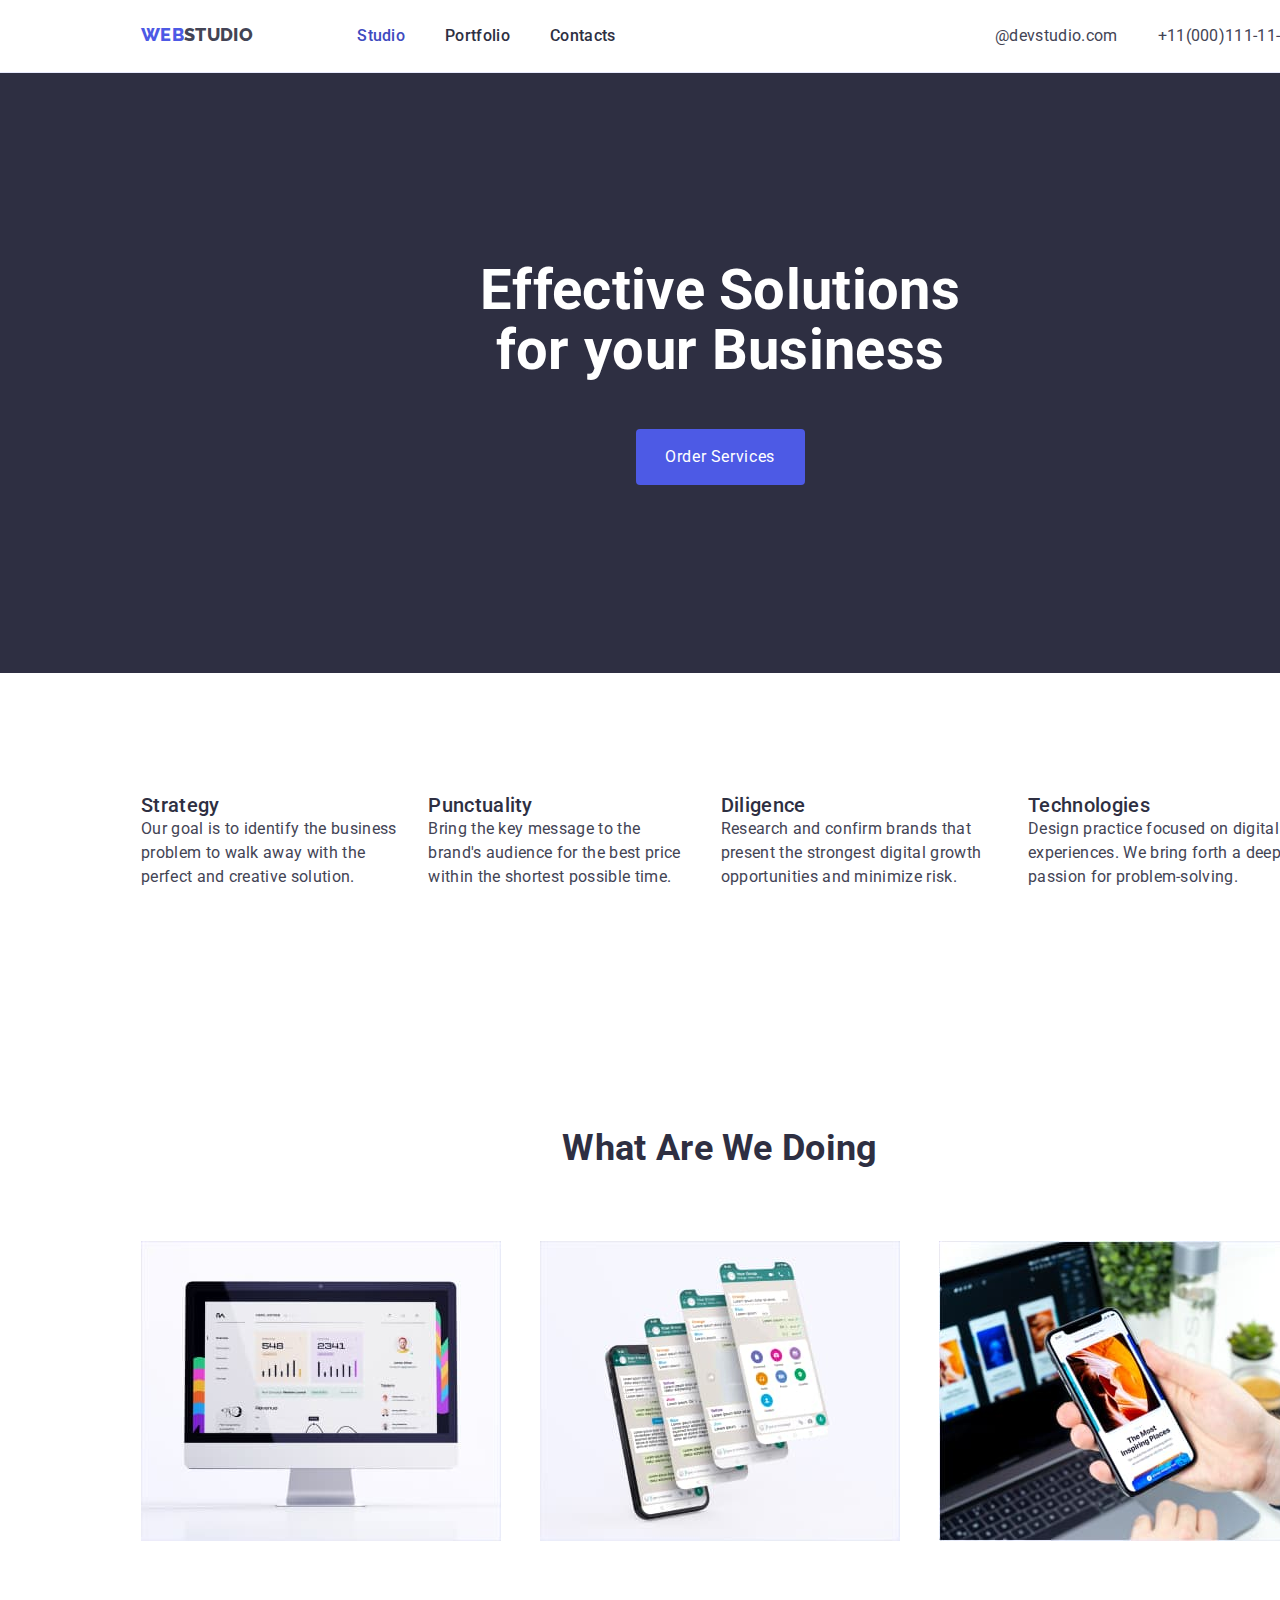
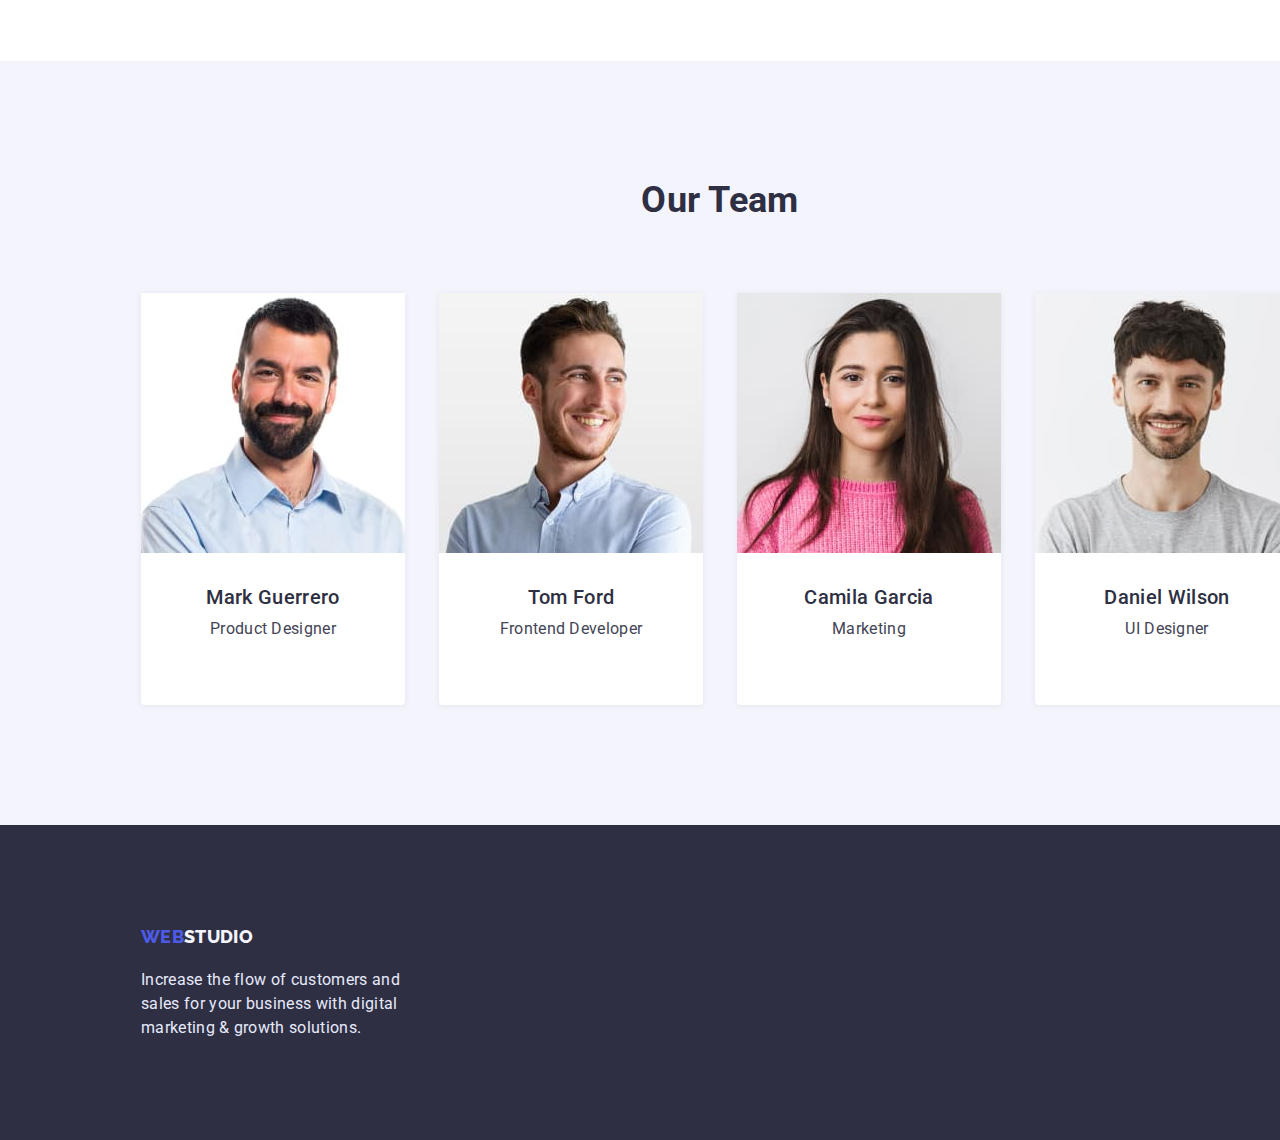
==== index.html @ 2a3bdf1f "update" ====
<!DOCTYPE html>
<html lang="en">
  <head>
    <meta charset="UTF-8" />
    <meta http-equiv="X-UA-Compatible" content="IE=edge" />
    <meta name="viewport" content="width=device-width, initial-scale=1.0" />
    <link
      href="https://fonts.googleapis.com/css2?family=Raleway:wght@800&family=Roboto:wght@100;300;400;500;700;900&display=swap"
      rel="stylesheet"
    />
    <link rel="stylesheet" href="./styles/modern-normalize.css">
    <link href="./styles/styles.css" rel="stylesheet" />
    <title>Document</title>
  </head>
  <body>
    <div class="head-container">
    <header class="headnav">
      <div class="header-container">
      <nav class="navigation">
        <a href="./index.html" class="headlogo"
          >WEB<span class="spanlogo">STUDIO</span></a
        >

        <ul class="list-nav">
          <li class="list-item"><a href="./index.html" class="navlisthyperlink active">Studio</a></li>
          <li class="list-item">
            <a href="./portfolio.html" class="navlisthyperlink">Portfolio</a>
          </li>
          <li class="list-item"><a href="" class="navlisthyperlink">Contacts</a></li>
        </ul>

      </nav>
      <address class="address-list">
        <ul class="list-contact">
          <li  class="list-item">
            <a href="mailto:@devstudio.com" class="contacts"> @devstudio.com</a>
          </li>
          <li  class="list-item">
            <a href="tel:+11(000)111-11-11" class="contacts">
              +11(000)111-11-11</a
            >
          </li>
        </ul>
      </address>
    </div>
    </header>
    <main>
      <section class="section hero" >
        <div class="conteiner">
        <h1 class="business-title">Effective Solutions for your Business</h1>
        <button type="button" class="orderbutton">Order Services</button>
        </div>
      </section>
      <section class="section">
        <div class="conteiner">
        <h2 class="hidden">Need so need or Futures</h2>
        <ul class="list-futures">
          <li class="futures-block">
            <h3 class="futures-title">Strategy</h3>
            <p class="futures-text">Our goal is to identify the business problem to walk away with the
            perfect and creative solution.</p>
          </li>
          <li class="futures-block">
            <h3 class="futures-title">Punctuality</h3>
            <p class="futures-text">Bring the key message to the brand's audience for the best price
            within the shortest possible time.</p>
          </li>
          <li class="futures-block">
            <h3 class="futures-title">Diligence</h3>
            <p class="futures-text">Research and confirm brands that present the strongest digital
            growth opportunities and minimize risk.</p>
          </li>
          <li class="futures-block">
            <h3 class="futures-title">Technologies</h3>
            <p class="futures-text">Design practice focused on digital experiences. We bring forth a
            deep passion for problem-solving.</p>
          </li>
        </ul>
      </div>
      </section>
      <section class="section">
        <h2 class="section-title">What are we doing</h2>
        <div class="conteiner">
        <ul class="list-work">
          <li class="list-photo">
            <img
              src="./images/notebook.jpg"
              alt="Notebook download wait please"
              width="360"
              height="300"
            >
          </li>

          <li class="list-photo">
            <img
              src="./images/smartphone.jpg"
              alt="Smartphone download wait please"
              width="360"
              height="300"
            >
          </li>

          <li class="list-photo">
            <img
              src="./images/notebookandsmartphone.jpg"
              alt="Notebook and smartphone download wait please"
              width="360"
              height="300"
            >
          </li>
        </ul>
      </div>
      </section>
      <section class="section">
        <div class="conteiner">
        <h2 class="team-title">Our Team</h2>
        <ul class="list list-personal">
          <li class="personal">
            <img
              src="./images/markguerrero.jpg"
              alt="download photo Mark Guerrero"
              width="264"
              height="260"
            >
            <div class="team-description"><h3 class="team-name">Mark Guerrero</h3>
            <p class="team-position">Product Designer</p>
          </div>
          </li>
          <li class="personal">
            <img
              src="./images/tomford.jpg"
              alt="download photo Tom Ford"
              width="264"
              height="260"
            >
            <div class="team-description"><h3 class="team-name">Tom Ford</h3>
            <p class="team-position">Frontend Developer</p>
          </div>
          </li>
          <li class="personal">
            <img
              src="./images/camilagarcia.jpg"
              alt="download photo Camila Garcia"
              width="264"
              height="260"
            >
            <div class="team-description"><h3 class="team-name">Camila Garcia</h3>
            <p class="team-position">Marketing</p>
          </div>
          </li>
          <li class="personal">
            <img
              src="./images/danielwilson.jpg"
              alt="download photo Daniel Wilson"
              width="264"
              height="260"
            >
            <div class="team-description"><h3 class="team-name">Daniel Wilson</h3>
            <p class="team-position">UI Designer</p>
          </div>
          </li>
        </ul>
      </div>
      </section>
    </main>
    <footer class="footer">
      <div class="conteiner">
      <a href="./index.html" class="footerlogo"
        >Web<span class="footer-color-white">Studio</span></a
      >
      <p class="footertext">
        Increase the flow of customers and sales for your business with digital
        marketing & growth solutions.
      </p>
      </div>
    </footer>
  </body>
</div>
</html>
---- styles/styles.css ----
:root {
    --maincolor:#2E2F42;
    --headercolor:#434455;
    --lightbackgroudcolor:#F4F4FD;
    --linkscolor:#4D5AE5;
    --background: #fff;
    --footertext: #E7E9FC;
    --hoverlink: #404BBF;
}

ul{
    padding: 0;
    margin: 0;
}

li{
    padding: 0;
    margin: 0;
}

p,a {
    padding: 0;
    margin: 0;
}

h1,h2,h3,h4,h5,h6 {
    margin: 0;
    padding: 0;
}
img {
    display: block;
    max-width: 100%;
}

button {
    border:none
}

body {
font-family: 'Roboto';
font-size: 16px;
line-height: 1.5;
color: var(--maincolor);
background-color: var(--background);
letter-spacing: 0.02em;
}

.head-container {
    width: 1440px;
    margin: 0 auto;
}

.conteiner{
    max-width: 1158px;
    margin: 0 auto;
    box-sizing: border-box;

    
}

.header-container {
    max-width: 1158px;
    box-sizing: border-box;
    display: flex;
    margin: 0 auto;
    justify-content: space-between;

}

.section{
    margin: 0 auto;
    padding: 120px 0 120px 0;
}

.list {
    list-style: none;
    display: inline-flex;
}

.headnav {
    border-bottom: 1px solid var(--footertext);
    margin: auto;

}

.headlogo {
    font-family: 'Raleway';
    font-style: normal;
    font-weight: 800;
    font-size: 18px;
    line-height: 1.33;
    color: var(--linkscolor);
    text-decoration: none;
    text-transform: uppercase;
}

.spanlogo {
    color: var(--headercolor);
}

.navlisthyperlink {
    text-decoration: none;
    font-weight: 500;
    color: var(--maincolor);

}

.list-nav{
    display: inline-flex;
    list-style: none;
    padding: 24px 0 24px 60px;
}

.list-item {
    margin-left: 40px;
}

.active {
    color: var(--hoverlink)
}

.navlisthyperlink:hover, .navlisthyperlink:focus {
    color: var(--hoverlink);
}
.address-list {
    margin: 24px 0 24px 0;
    text-align: right;
}

.list-contact{
    display: inline-flex;
    list-style: none;
}

.contacts {
text-decoration: none;
color: var(--headercolor);
font-style: normal;
}

.contacts:hover {
    color: var(--hoverlink);
}

.hero{
    background-color: var(--maincolor);
    padding-top: 188px;
    padding-bottom: 188px;
}

.business-title {
    color: var(--background);
font-size: 56px;
line-height: 1.07;
margin: 0 auto 48px;
max-width: 496px;
text-align: center;
}

.orderbutton {
    background-color: var(--linkscolor);
    color: var(--background);
    cursor:pointer;
width: 169px;
height: 56px;
margin: 0 auto;
display: block;
border-radius: 4px;
letter-spacing: 0.04em;
line-height: 24px;
}

.orderbutton:hover, .orderbutton:focus {
    background-color: var(--hoverlink);
}

.hidden {
        position: absolute;
        width: 1px;
        height: 1px;
        margin: -1px;
        border: 0;
        padding: 0;
        white-space: nowrap;
        clip-path: inset(100%);
        clip: rect(0 0 0 0);
        overflow: hidden;
}


.list-futures {
    list-style: none;
    display: inline-flex;
    justify-content: center;
}

.futures-title{
    font-size: 20px;
    line-height: 1.2;
    font-weight: 500;
    justify-content: center;
    gap:24px;   
}

.futures-text {
    color: var(--headercolor);
    display: flex;
    gap:24px;
    flex-wrap: wrap;
    justify-content: space-around;
}
.list-futures {
    display: flex;
    justify-content: space-around;
    gap:24px;   
}

.section:last-child {
    background-color: var(--lightbackgroudcolor);
}

.section-title {
font-size: 36px;
line-height: 1.11;
text-transform: capitalize;
text-align: center;
margin-bottom: 72px;
}

.section-work {
    padding: 0 0 120px;
}

.section-team{
    background-color: var(--lightbackgroudcolor);
    padding-bottom: 120px;
}

.list-work{
    list-style: none;
    display: flex;
    gap:24px;
    flex-wrap: wrap;
    justify-content: space-between;
}

.list-photo {
    justify-content: center;
    display: flex;
    gap:24px;
    flex-wrap: wrap;
}

.list-personal {
    display: flex;
    gap:24px;
    flex-wrap: wrap;
    justify-content: space-between;
}

.personal {
    justify-content: center;
    background: #FFFFFF;
box-shadow: 0px 1px 6px rgba(46, 47, 66, 0.08);
border-radius: 0px 0px 4px 4px;

}

.team-description {
    padding: 32px 16px;
}

.team-title{
    font-size: 36px;
line-height: 1.11;
text-transform: capitalize;
text-align: center;
margin-bottom: 72px;
}

.team-name {
    font-size: 20px;
    line-height: 1.2;
    font-weight: 500;
    text-align: center;
}
.team-position {
    color: var(--headercolor);
    text-align: center;
    padding-bottom: 32px;
    margin-top: 8px;
}

.footer {
    background-color: var(--maincolor);
    height: auto;
    padding: 100px 0 100px 0;

}

.footerlogo {font-family: 'Raleway';
    font-style: normal;
    font-weight: 800;
    font-size: 18px;
    line-height: 1.33;
    color: var(--linkscolor);
    text-decoration: none;
    text-transform: uppercase; 
}

.footer-color-white{
    color:var(--lightbackgroudcolor)

}
.footertext {
    color: var(--footertext);
    max-width: 262px;
    padding-top: 18px; 
    
}


/*Portfolio*/

.portfolio {
    padding-top: 96px;
}


.list-button {
    list-style: none;
    display: flex;
    justify-content: center;
    margin-bottom: 72px;
}
.button-apps-btn {
    margin-left:24px;
    
}

.portfoliobutton {
    background: var(--lightbackgroudcolor);
    border: none;
    letter-spacing: 0.04em;
    cursor: pointer;
    display: flex;
flex-direction: row;
justify-content: center;
align-items: center;
padding: 12px 24px;
background: var(--lightbackgroudcolor);
border: 1px solid var(--footertext);
border-radius: 4px;
flex: none;
order: 2;
flex-grow: 0;
color: var(--linkscolor);
font-weight: 500;
}
.portfoliobutton:hover, .portfoliobutton:focus {
    background-color: var(--linkscolor);
    color: var(--background);
}

.portfolio-title {
    font-size: 20px;
line-height: 1.2;
color: var(--maincolor);
font-weight: 500;
padding-bottom: 8px;
margin: 0;
}

.portfolio-text {
    color: var(--headercolor);
}

.apps-list {
    list-style: none;
    display: inline-flex;
    flex-wrap: wrap;
    margin: 0 auto;
    justify-content: space-between;
    gap: 24px;

}
.apps-post{
    margin-bottom: 48px;
}
.apps-post:last-of-type {
    margin-bottom: 120px;
}

.apps-description {
    border-bottom: 1px solid var(--footertext);
    border-left: 1px solid var(--footertext);
    border-right: 1px solid var(--footertext);
    padding-left: 16px;
    padding-bottom:32px ;
    padding-top: 32px;


}
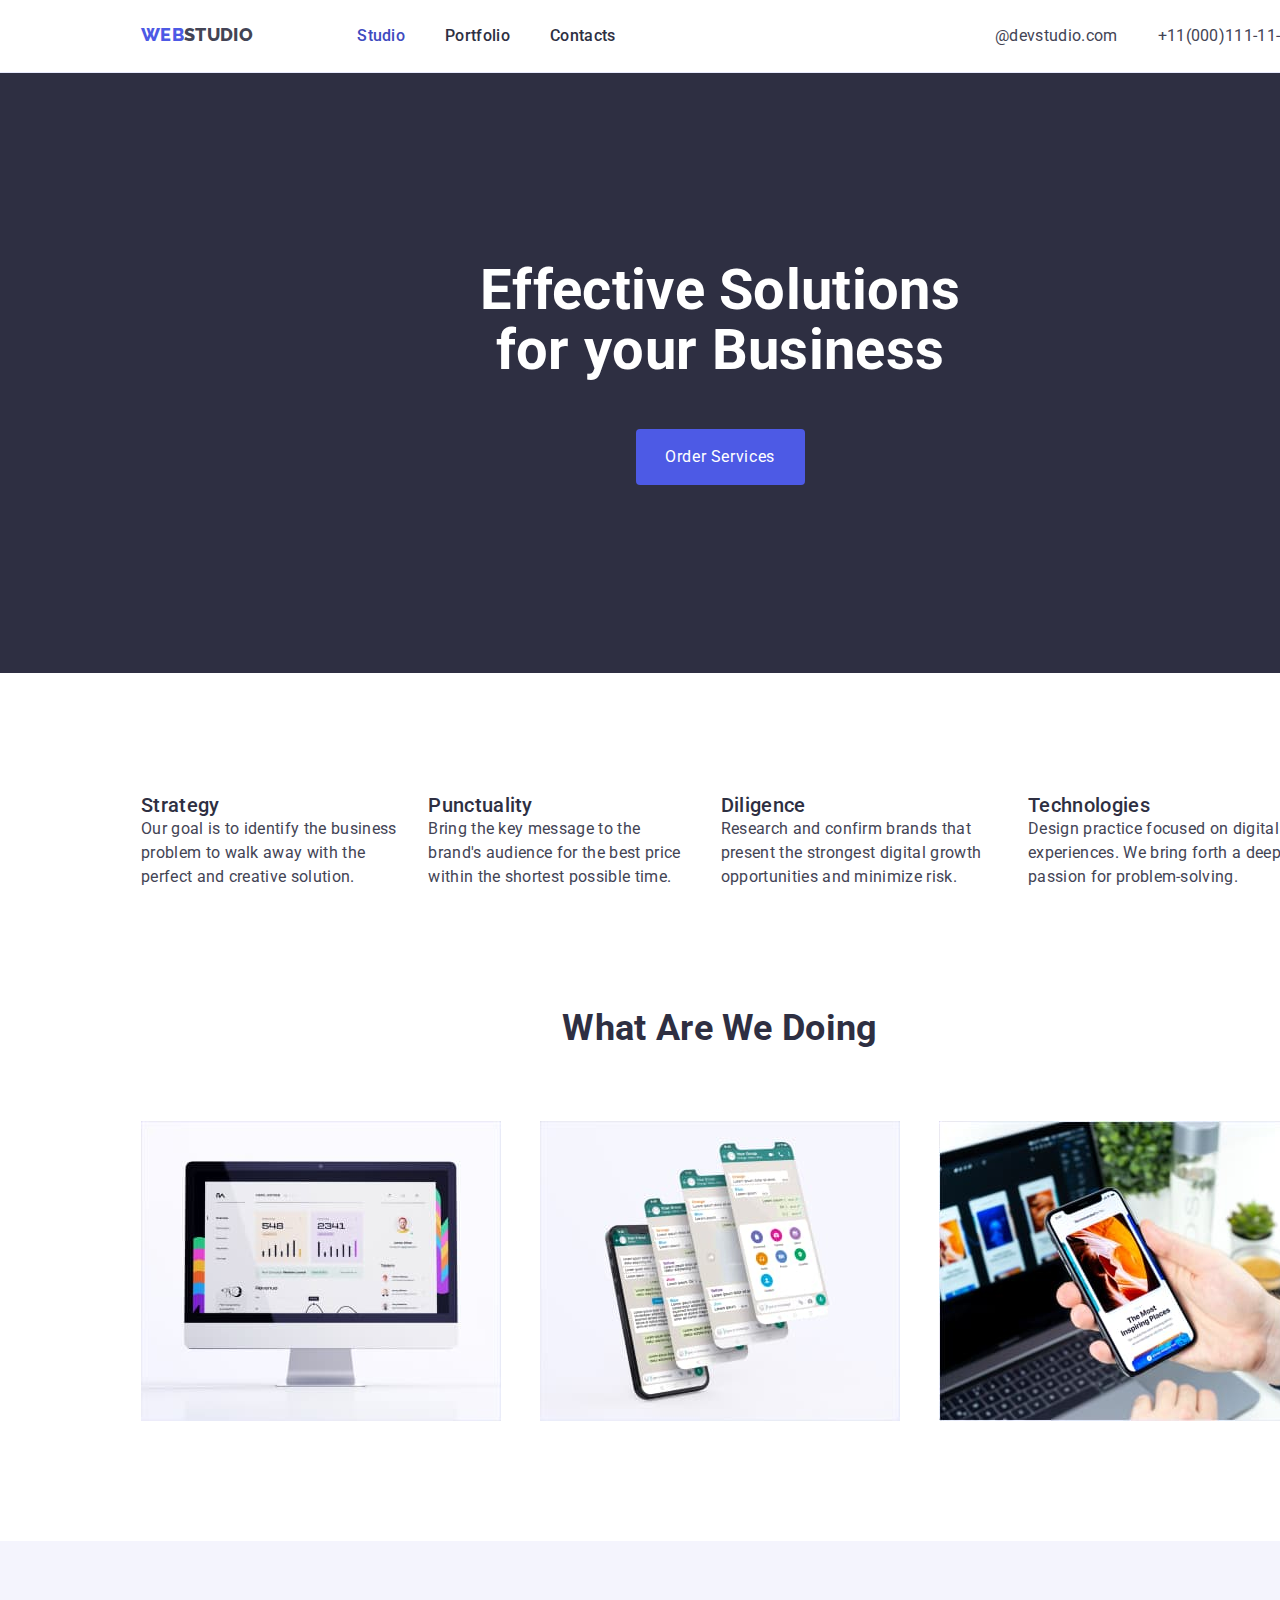
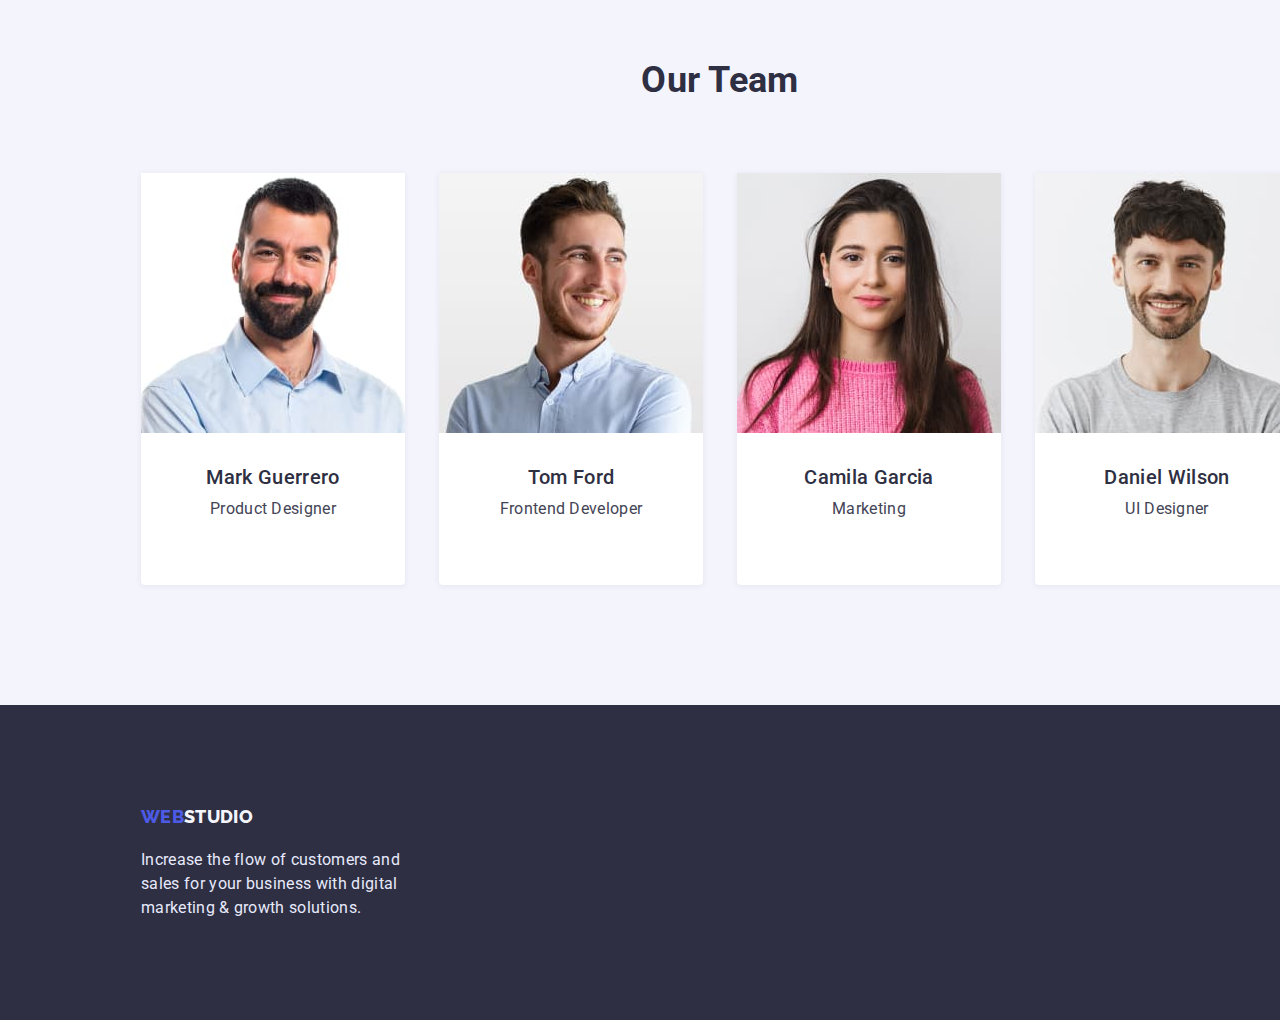
==== commit c59098d8: "update" ====
--- a/index.html
+++ b/index.html
@@ -51,7 +51,7 @@
         <button type="button" class="orderbutton">Order Services</button>
         </div>
       </section>
-      <section class="section">
+      <section class="section futures">
         <div class="conteiner">
         <h2 class="hidden">Need so need or Futures</h2>
         <ul class="list-futures">
@@ -174,6 +174,6 @@
       </p>
       </div>
     </footer>
+  </div>
   </body>
-</div>
 </html>
--- a/styles/styles.css
+++ b/styles/styles.css
@@ -102,6 +102,7 @@
     text-decoration: none;
     font-weight: 500;
     color: var(--maincolor);
+    padding: 24px 0 24px 0;
 
 }
 
@@ -136,6 +137,7 @@
 text-decoration: none;
 color: var(--headercolor);
 font-style: normal;
+padding: 24px 0 24px 0;
 }
 
 .contacts:hover {
@@ -187,6 +189,9 @@
         overflow: hidden;
 }
 
+.futures {
+    padding-bottom: 0;
+}
 
 .list-futures {
     list-style: none;
@@ -284,6 +289,7 @@
     font-weight: 500;
     text-align: center;
 }
+
 .team-position {
     color: var(--headercolor);
     text-align: center;
@@ -312,6 +318,7 @@
     color:var(--lightbackgroudcolor)
 
 }
+
 .footertext {
     color: var(--footertext);
     max-width: 262px;
@@ -319,20 +326,19 @@
     
 }
 
-
 /*Portfolio*/
 
 .portfolio {
     padding-top: 96px;
 }
 
-
 .list-button {
     list-style: none;
     display: flex;
     justify-content: center;
     margin-bottom: 72px;
 }
+
 .button-apps-btn {
     margin-left:24px;
     
@@ -357,6 +363,7 @@
 color: var(--linkscolor);
 font-weight: 500;
 }
+
 .portfoliobutton:hover, .portfoliobutton:focus {
     background-color: var(--linkscolor);
     color: var(--background);
@@ -398,6 +405,4 @@
     padding-left: 16px;
     padding-bottom:32px ;
     padding-top: 32px;
-
-
-}
+}
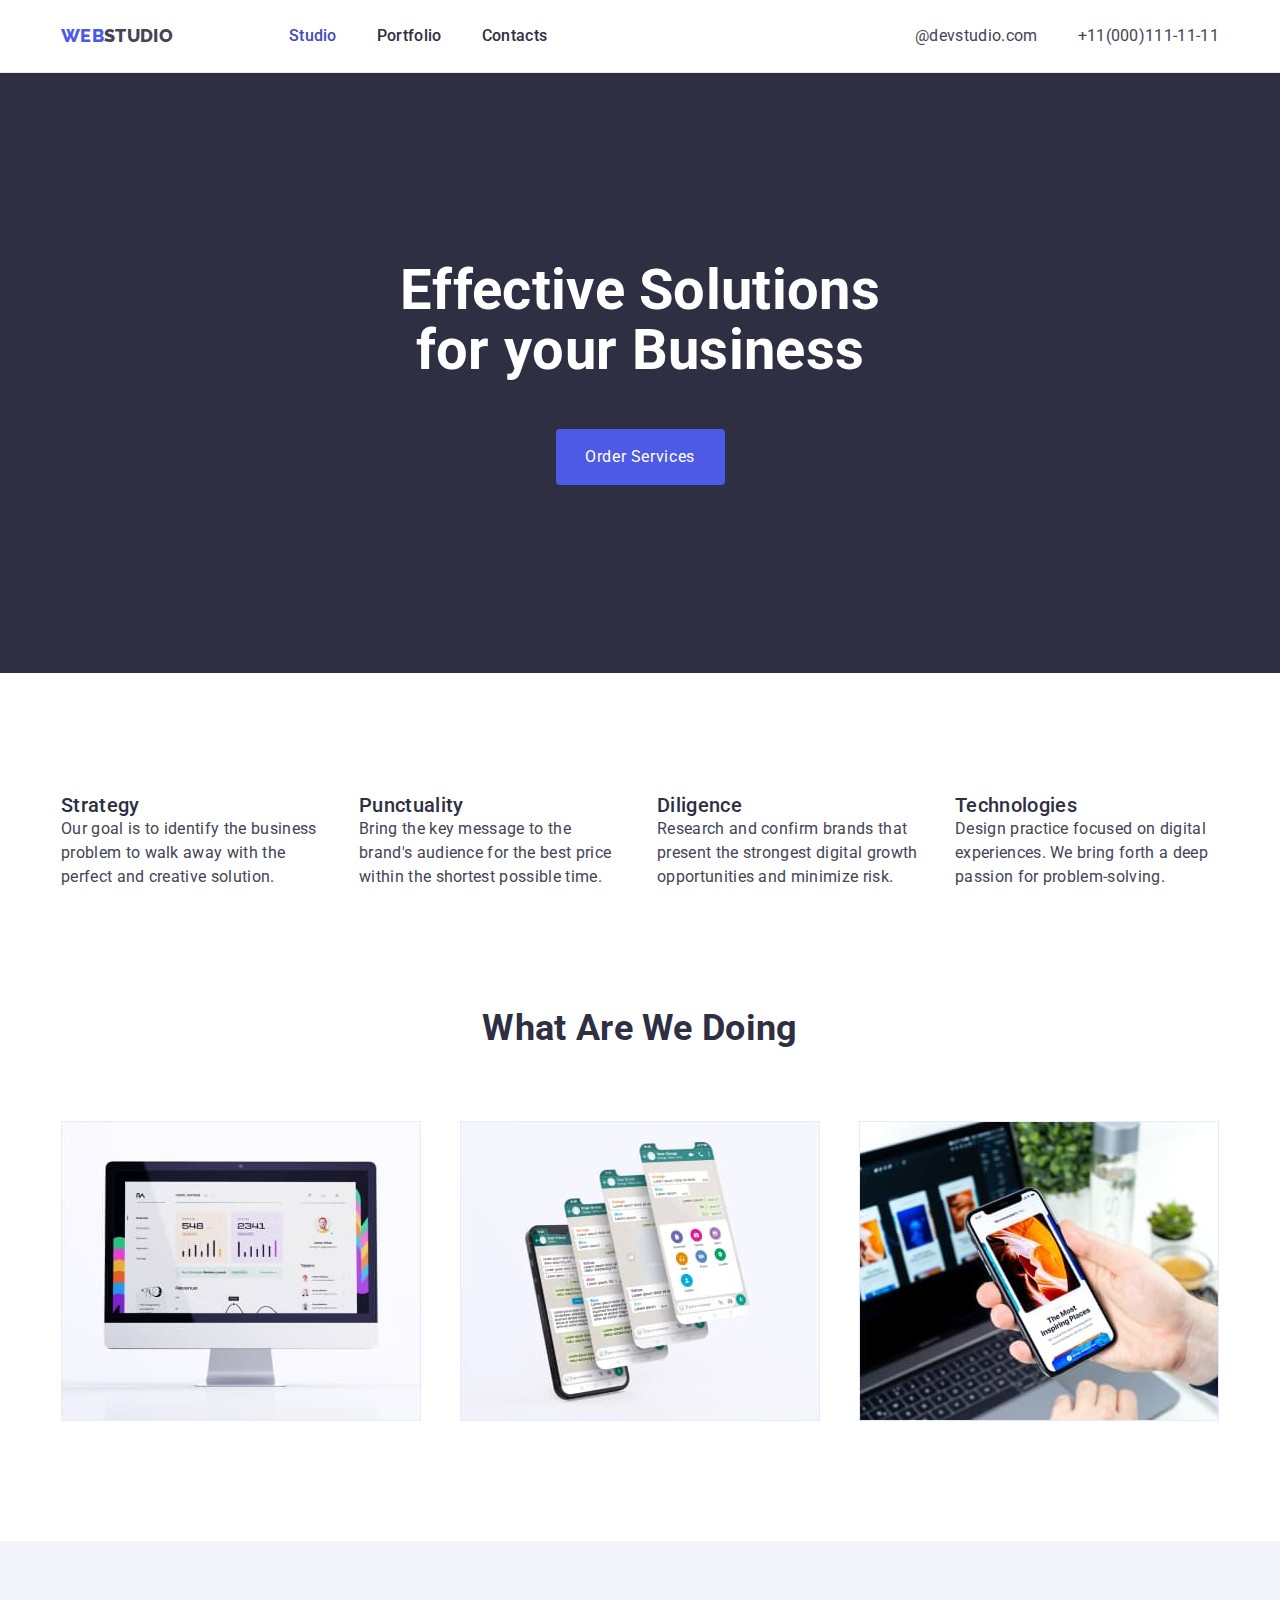
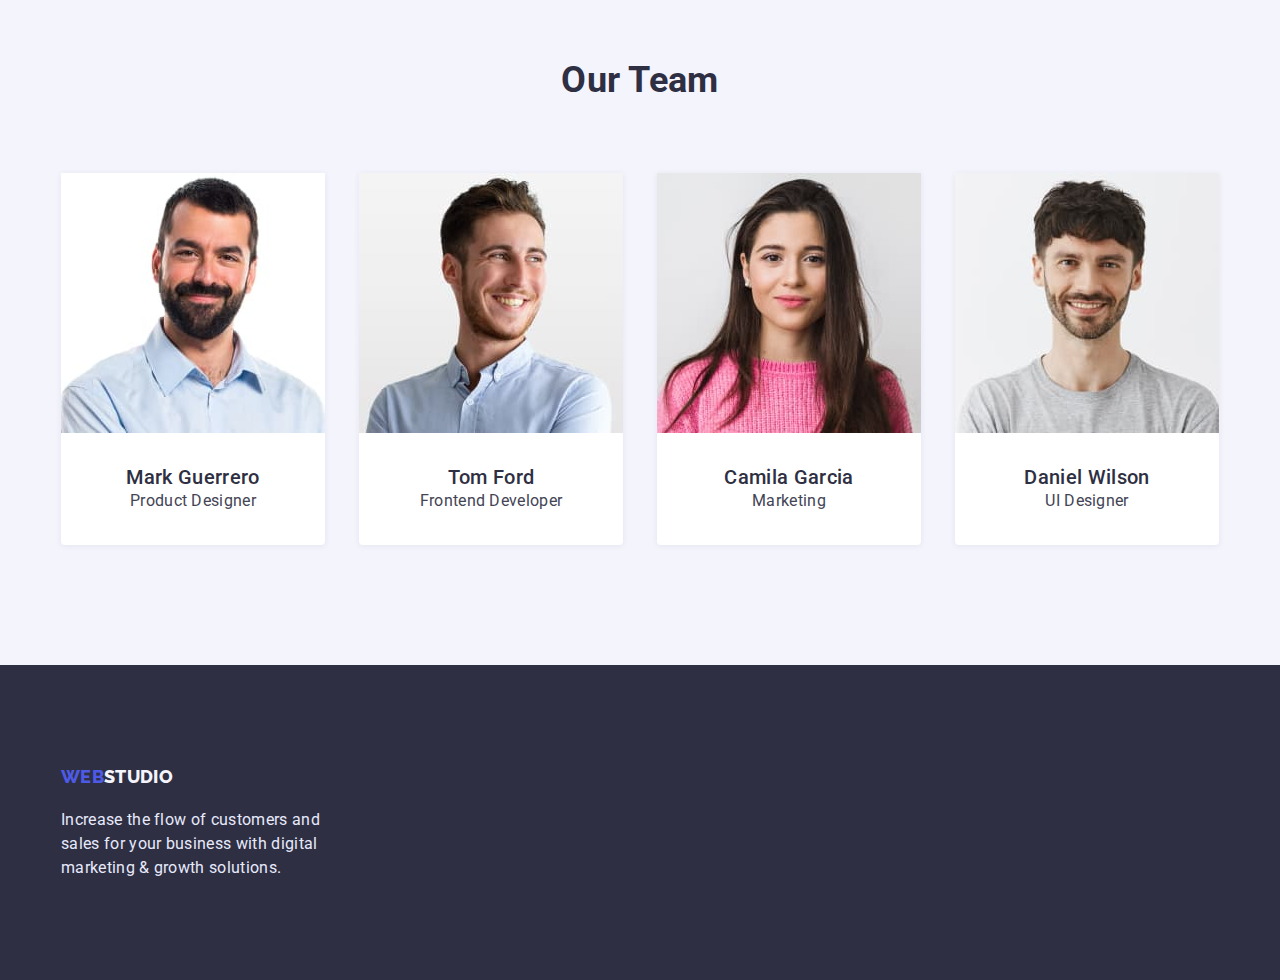
==== commit fc793eca: "update" ====
--- a/index.html
+++ b/index.html
@@ -13,20 +13,19 @@
     <title>Document</title>
   </head>
   <body>
-    <div class="head-container">
-    <header class="headnav">
+    <header class="head-nav">
       <div class="header-container">
       <nav class="navigation">
-        <a href="./index.html" class="headlogo"
-          >WEB<span class="spanlogo">STUDIO</span></a
+        <a href="./index.html" class="head-logo"
+          >WEB<span class="logo-color-black">STUDIO</span></a
         >
 
         <ul class="list-nav">
-          <li class="list-item"><a href="./index.html" class="navlisthyperlink active">Studio</a></li>
+          <li class="list-item"><a href="./index.html" class="nav-list-hyper-link active">Studio</a></li>
           <li class="list-item">
-            <a href="./portfolio.html" class="navlisthyperlink">Portfolio</a>
+            <a href="./portfolio.html" class="nav-list-hyper-link">Portfolio</a>
           </li>
-          <li class="list-item"><a href="" class="navlisthyperlink">Contacts</a></li>
+          <li class="list-item"><a href="" class="nav-list-hyper-link">Contacts</a></li>
         </ul>
 
       </nav>
@@ -48,7 +47,7 @@
       <section class="section hero" >
         <div class="conteiner">
         <h1 class="business-title">Effective Solutions for your Business</h1>
-        <button type="button" class="orderbutton">Order Services</button>
+        <button type="button" class="order-button">Order Services</button>
         </div>
       </section>
       <section class="section futures">
@@ -165,15 +164,15 @@
     </main>
     <footer class="footer">
       <div class="conteiner">
-      <a href="./index.html" class="footerlogo"
+      <a href="./index.html" class="footer-logo"
         >Web<span class="footer-color-white">Studio</span></a
       >
-      <p class="footertext">
+      <p class="footer-text">
         Increase the flow of customers and sales for your business with digital
         marketing & growth solutions.
       </p>
       </div>
     </footer>
-  </div>
+
   </body>
 </html>
--- a/styles/styles.css
+++ b/styles/styles.css
@@ -77,13 +77,18 @@
     display: inline-flex;
 }
 
-.headnav {
+.navigation {
+    display: flex;
+    text-align: center;
+}
+
+.head-nav {
     border-bottom: 1px solid var(--footertext);
     margin: auto;
 
 }
 
-.headlogo {
+.head-logo {
     font-family: 'Raleway';
     font-style: normal;
     font-weight: 800;
@@ -92,39 +97,41 @@
     color: var(--linkscolor);
     text-decoration: none;
     text-transform: uppercase;
-}
-
-.spanlogo {
+    padding-top: 24px;
+    padding-bottom: 24px;
+    margin-right: 76px;
+}
+
+.logo-color-black {
     color: var(--headercolor);
 }
 
-.navlisthyperlink {
+.nav-list-hyper-link {
     text-decoration: none;
     font-weight: 500;
     color: var(--maincolor);
     padding: 24px 0 24px 0;
+    display: block;
 
 }
 
 .list-nav{
     display: inline-flex;
     list-style: none;
-    padding: 24px 0 24px 60px;
-}
-
-.list-item {
-    margin-left: 40px;
 }
 
 .active {
     color: var(--hoverlink)
 }
 
-.navlisthyperlink:hover, .navlisthyperlink:focus {
+.list-item {
+    padding-left: 40px ;
+}
+
+.nav-list-hyper-link:hover, .nav-list-hyper-link:focus {
     color: var(--hoverlink);
 }
 .address-list {
-    margin: 24px 0 24px 0;
     text-align: right;
 }
 
@@ -138,9 +145,10 @@
 color: var(--headercolor);
 font-style: normal;
 padding: 24px 0 24px 0;
-}
-
-.contacts:hover {
+display: block;
+}
+
+.contacts:hover, .contacts:focus {
     color: var(--hoverlink);
 }
 
@@ -159,7 +167,7 @@
 text-align: center;
 }
 
-.orderbutton {
+.order-button {
     background-color: var(--linkscolor);
     color: var(--background);
     cursor:pointer;
@@ -172,7 +180,7 @@
 line-height: 24px;
 }
 
-.orderbutton:hover, .orderbutton:focus {
+.order-button:hover, .order-button:focus {
     background-color: var(--hoverlink);
 }
 
@@ -216,8 +224,12 @@
 }
 .list-futures {
     display: flex;
-    justify-content: space-around;
+    justify-content:space-between;;
     gap:24px;   
+}
+
+.futures-block {
+    width: 264px;
 }
 
 .section:last-child {
@@ -254,6 +266,8 @@
     display: flex;
     gap:24px;
     flex-wrap: wrap;
+    width: 360px;
+
 }
 
 .list-personal {
@@ -293,8 +307,6 @@
 .team-position {
     color: var(--headercolor);
     text-align: center;
-    padding-bottom: 32px;
-    margin-top: 8px;
 }
 
 .footer {
@@ -304,7 +316,7 @@
 
 }
 
-.footerlogo {font-family: 'Raleway';
+.footer-logo {font-family: 'Raleway';
     font-style: normal;
     font-weight: 800;
     font-size: 18px;
@@ -319,7 +331,7 @@
 
 }
 
-.footertext {
+.footer-text {
     color: var(--footertext);
     max-width: 262px;
     padding-top: 18px; 
@@ -337,14 +349,9 @@
     display: flex;
     justify-content: center;
     margin-bottom: 72px;
-}
-
-.button-apps-btn {
-    margin-left:24px;
-    
-}
-
-.portfoliobutton {
+    gap: 24px;
+}
+.portfolio-button {
     background: var(--lightbackgroudcolor);
     border: none;
     letter-spacing: 0.04em;
@@ -357,16 +364,17 @@
 background: var(--lightbackgroudcolor);
 border: 1px solid var(--footertext);
 border-radius: 4px;
-flex: none;
-order: 2;
-flex-grow: 0;
 color: var(--linkscolor);
 font-weight: 500;
 }
 
-.portfoliobutton:hover, .portfoliobutton:focus {
+.portfolio-button:hover, .portfolio-button:focus {
     background-color: var(--linkscolor);
     color: var(--background);
+}
+
+.apps-post {
+    width: 360px;
 }
 
 .portfolio-title {
@@ -388,11 +396,8 @@
     flex-wrap: wrap;
     margin: 0 auto;
     justify-content: space-between;
-    gap: 24px;
-
-}
-.apps-post{
-    margin-bottom: 48px;
+    gap:48px 24px;
+
 }
 .apps-post:last-of-type {
     margin-bottom: 120px;
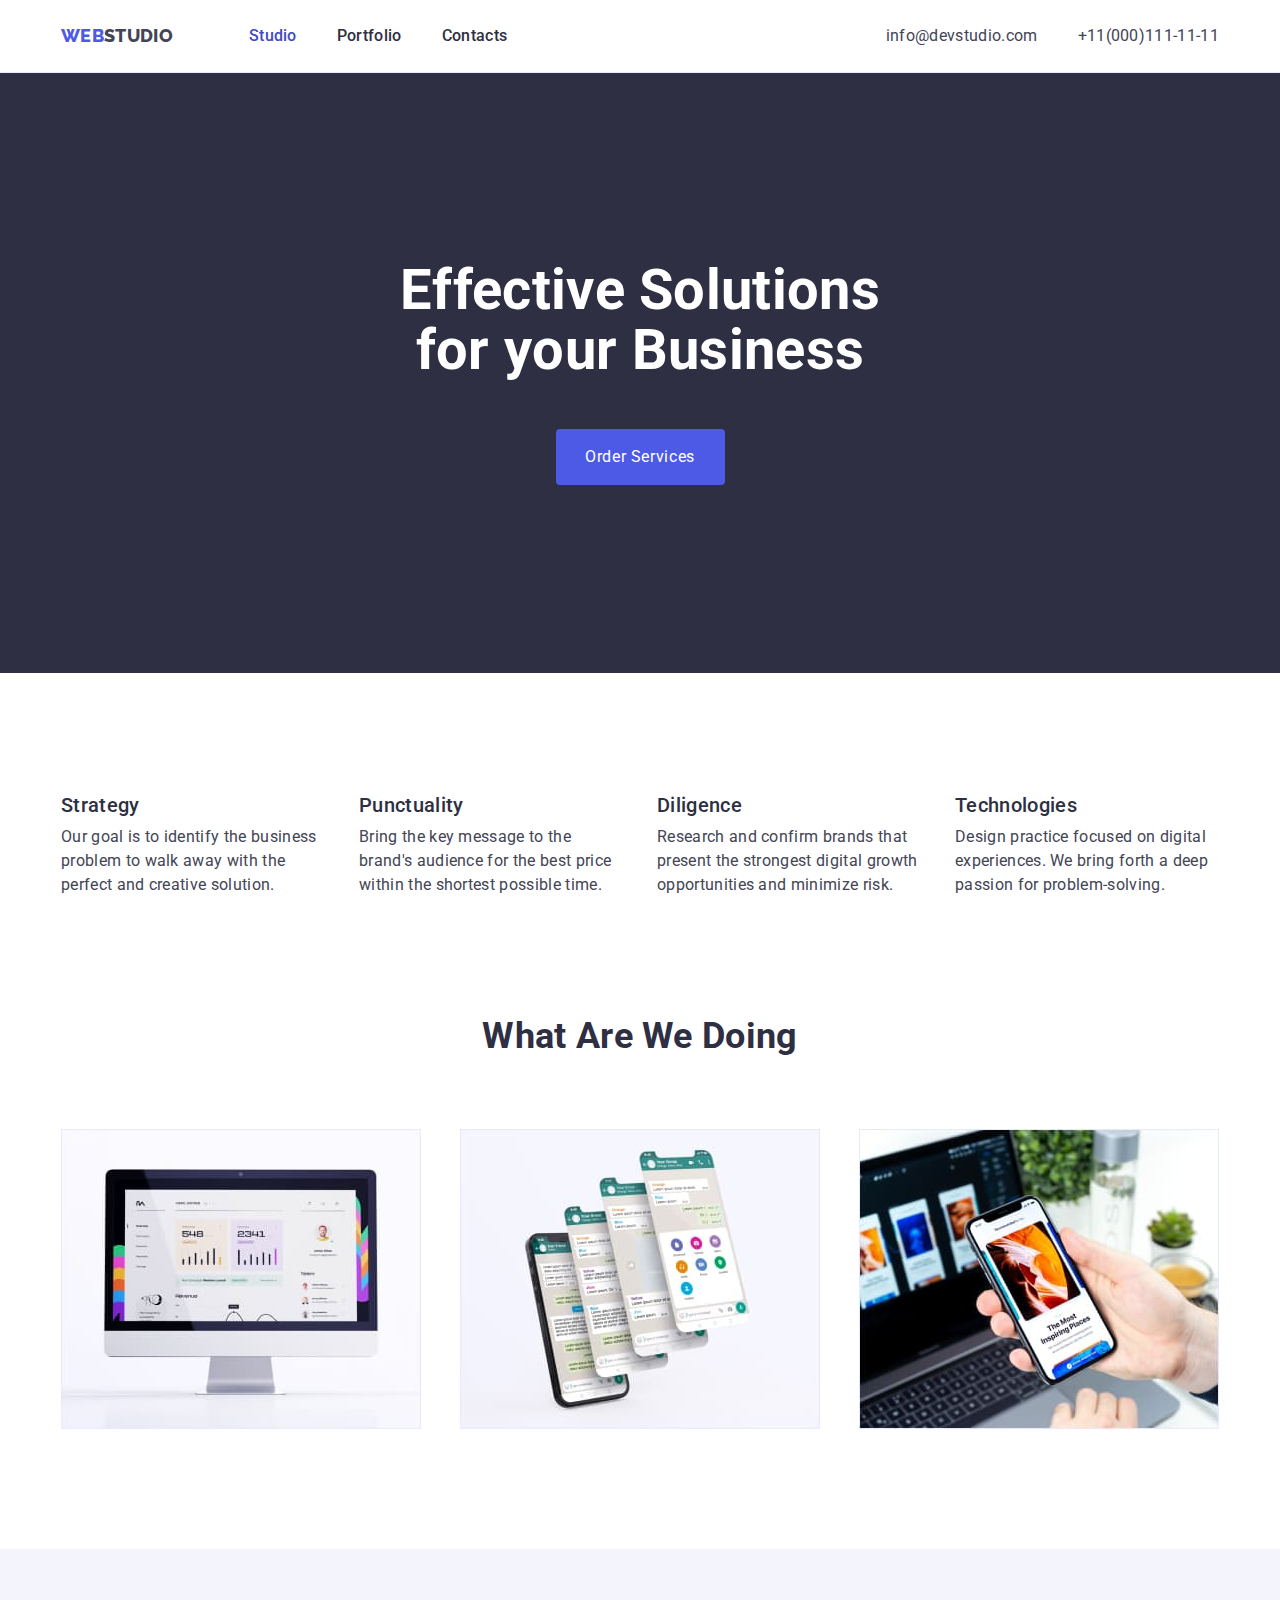
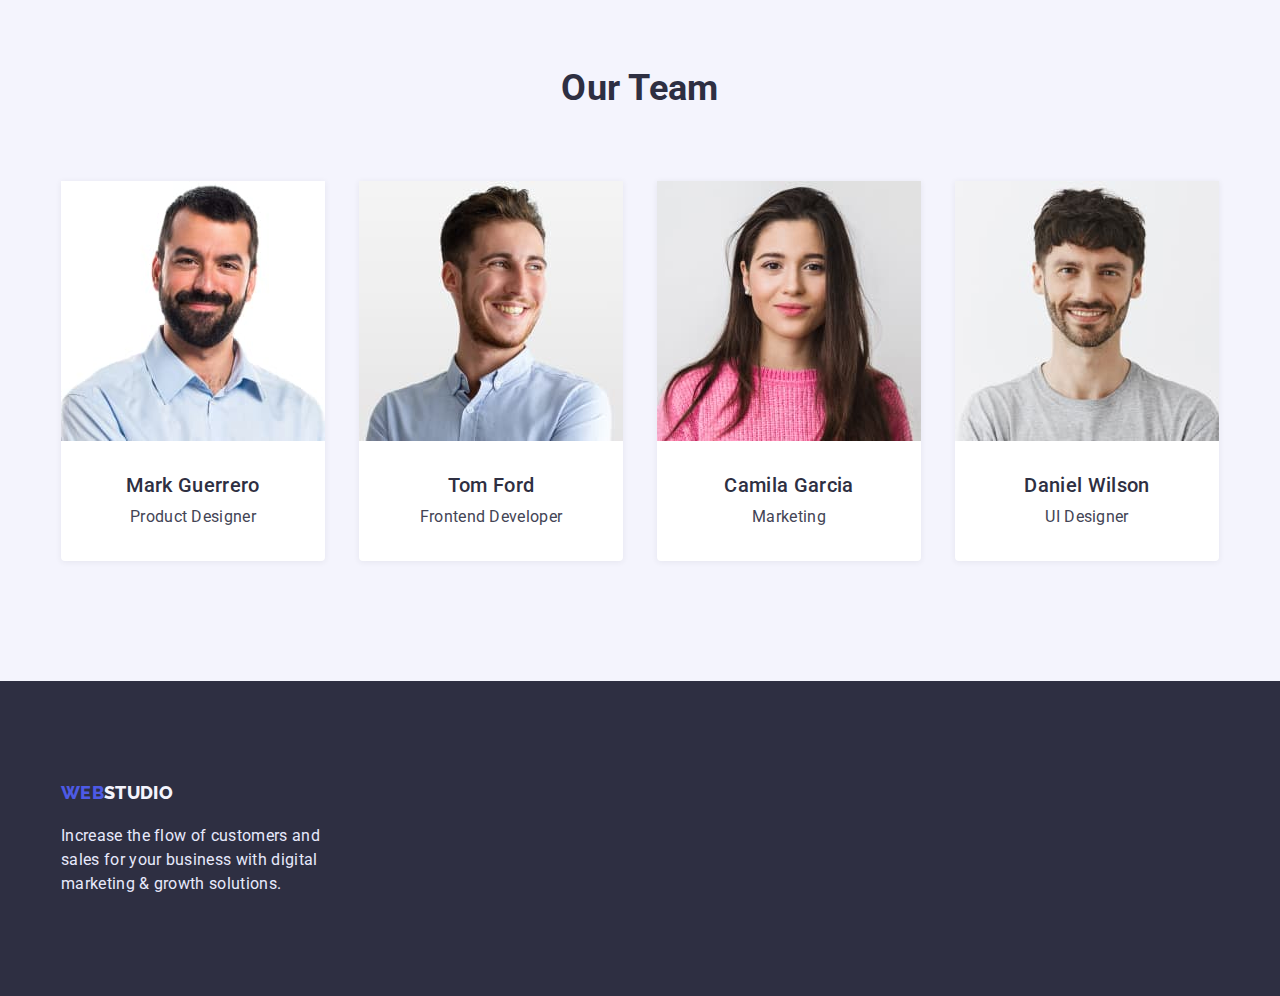
==== commit ab7d3437: "Update index.html" ====
--- a/index.html
+++ b/index.html
@@ -32,7 +32,7 @@
       <address class="address-list">
         <ul class="list-contact">
           <li  class="list-item">
-            <a href="mailto:@devstudio.com" class="contacts"> @devstudio.com</a>
+            <a href="mailto:@devstudio.com" class="contacts"> info@devstudio.com</a>
           </li>
           <li  class="list-item">
             <a href="tel:+11(000)111-11-11" class="contacts">
--- a/styles/styles.css
+++ b/styles/styles.css
@@ -116,17 +116,16 @@
 }
 
 .list-nav{
-    display: inline-flex;
-    list-style: none;
+    display:flex;
+    list-style: none;
+    display: flex;
+    gap: 40px;
 }
 
 .active {
     color: var(--hoverlink)
 }
 
-.list-item {
-    padding-left: 40px ;
-}
 
 .nav-list-hyper-link:hover, .nav-list-hyper-link:focus {
     color: var(--hoverlink);
@@ -136,8 +135,9 @@
 }
 
 .list-contact{
-    display: inline-flex;
-    list-style: none;
+    display:flex;
+    list-style: none;
+    gap:40px;
 }
 
 .contacts {
@@ -213,6 +213,7 @@
     font-weight: 500;
     justify-content: center;
     gap:24px;   
+    margin-bottom: 8px;
 }
 
 .futures-text {
@@ -302,6 +303,7 @@
     line-height: 1.2;
     font-weight: 500;
     text-align: center;
+    margin-bottom: 8px;
 }
 
 .team-position {
@@ -382,12 +384,11 @@
 line-height: 1.2;
 color: var(--maincolor);
 font-weight: 500;
-padding-bottom: 8px;
-margin: 0;
 }
 
 .portfolio-text {
     color: var(--headercolor);
+    margin-top: 8px;
 }
 
 .apps-list {
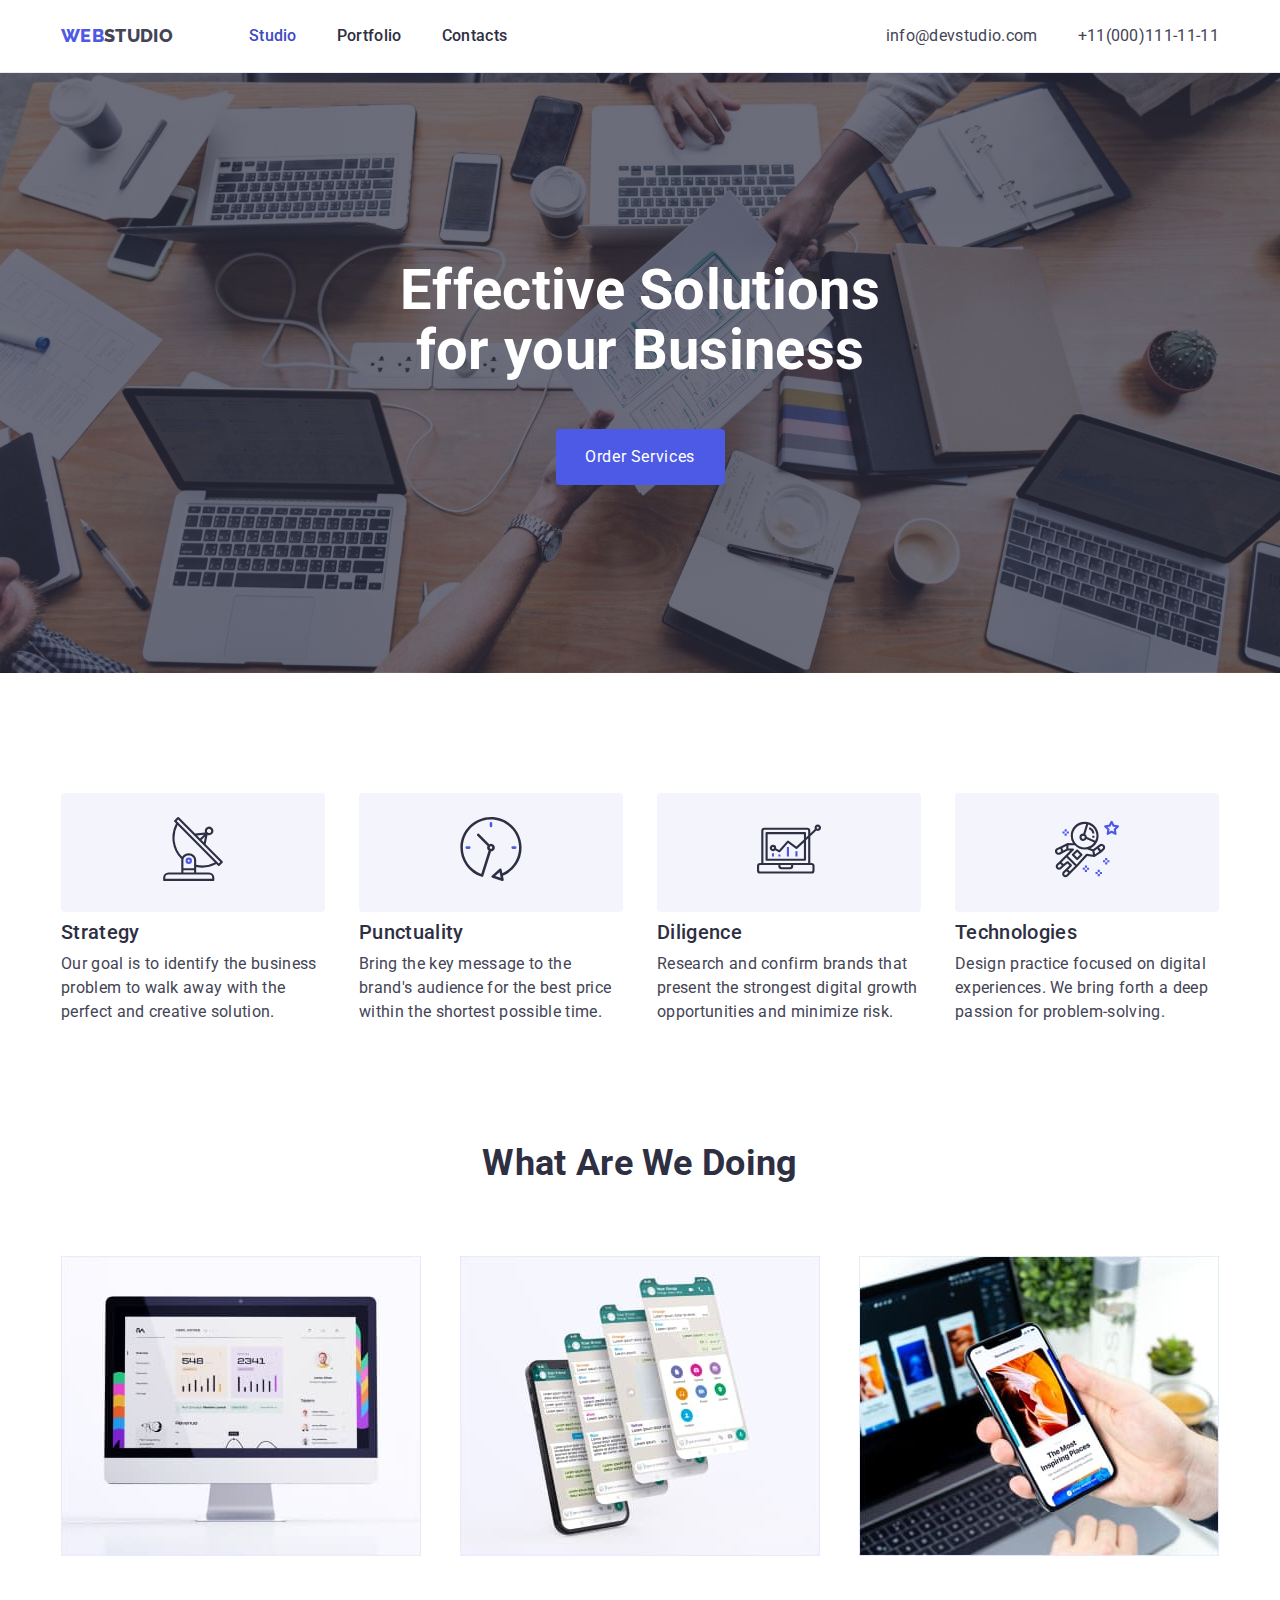
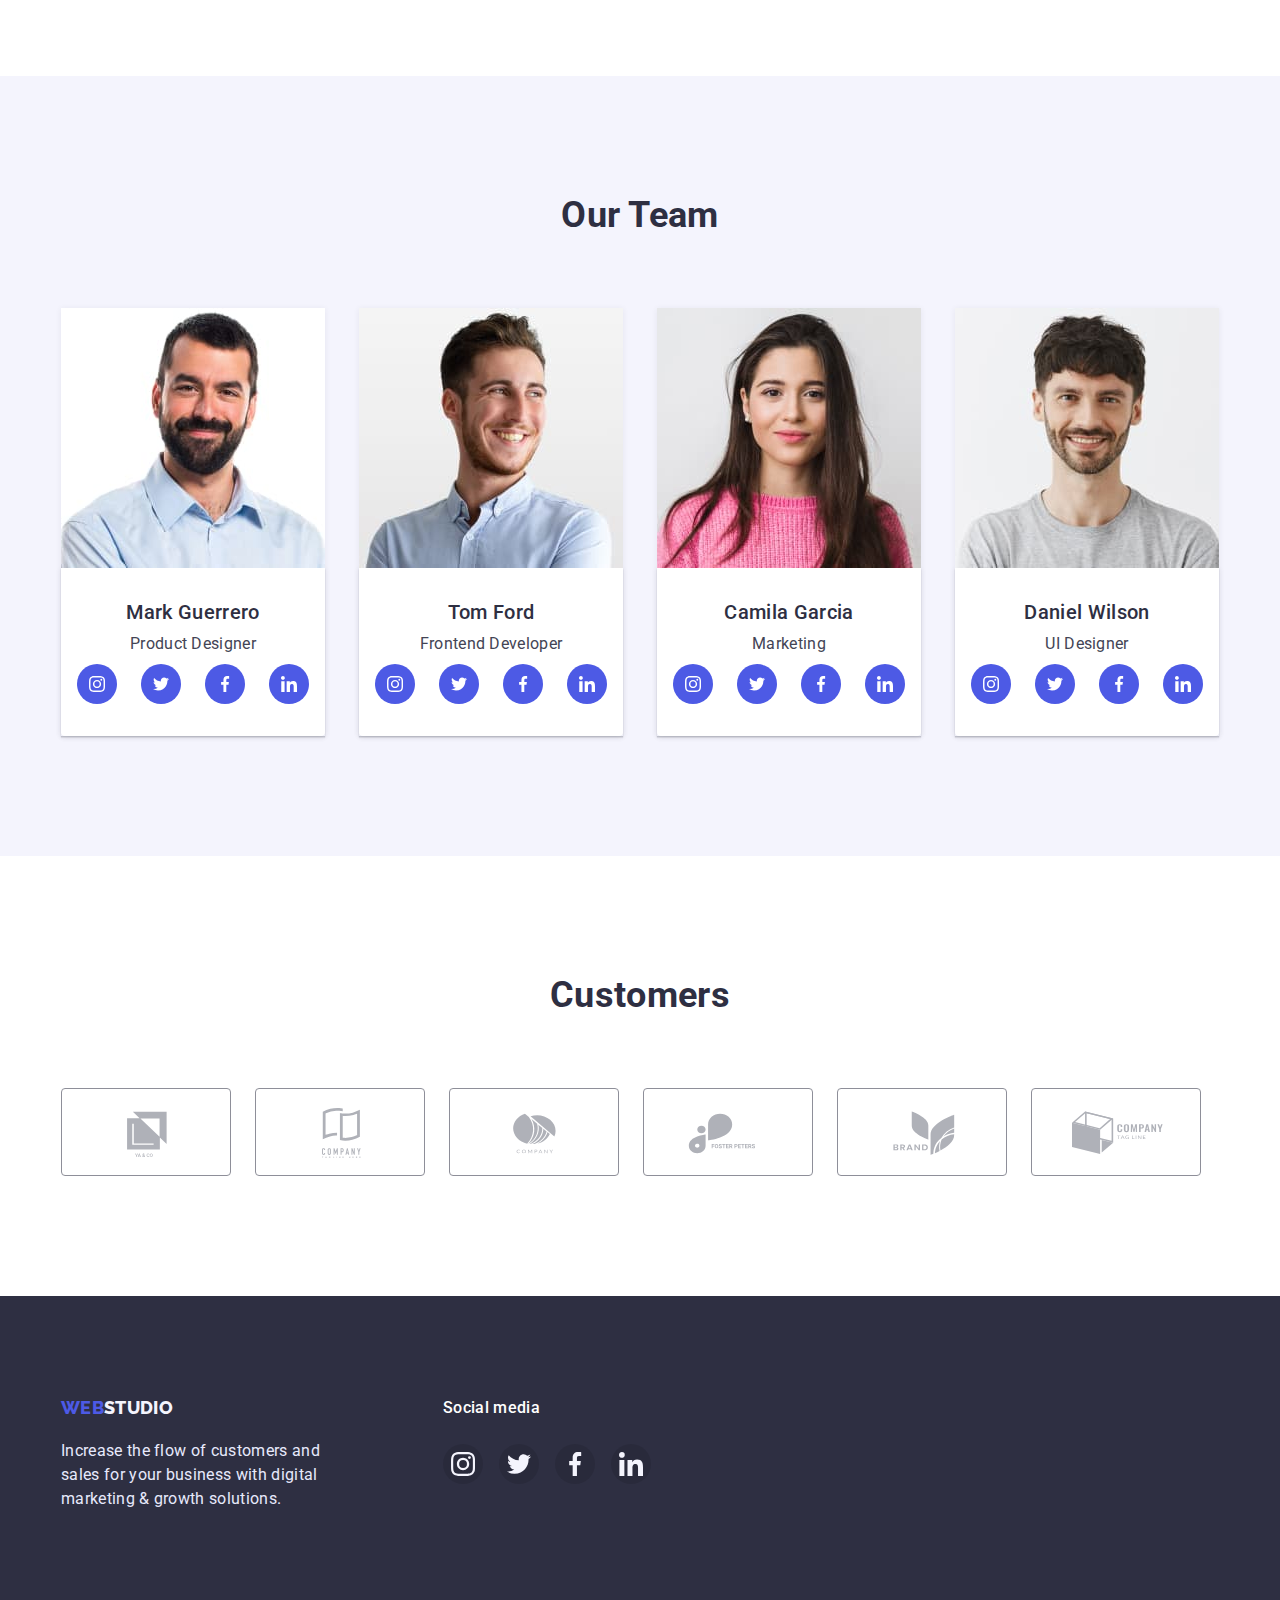
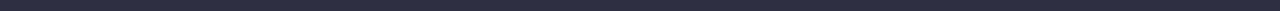
==== commit e15cfed2: "update" ====
--- a/index.html
+++ b/index.html
@@ -55,21 +55,33 @@
         <h2 class="hidden">Need so need or Futures</h2>
         <ul class="list-futures">
           <li class="futures-block">
+            <div class="futures-bg"><svg class="futures-svg" width="64" height="64">
+              <use href="./images/symbol-defs.svg#icon-antenna-1"></use>
+            </svg></div>
             <h3 class="futures-title">Strategy</h3>
             <p class="futures-text">Our goal is to identify the business problem to walk away with the
             perfect and creative solution.</p>
           </li>
           <li class="futures-block">
+            <div class="futures-bg"><svg class="futures-svg" width="64" height="64">
+              <use href="./images/symbol-defs.svg#icon-clock-1"></use>
+            </svg></div>
             <h3 class="futures-title">Punctuality</h3>
             <p class="futures-text">Bring the key message to the brand's audience for the best price
             within the shortest possible time.</p>
           </li>
           <li class="futures-block">
+            <div class="futures-bg"><svg class="futures-svg" width="64" height="64">
+              <use href="./images/symbol-defs.svg#icon-diagram-1"></use>
+            </svg></div>
             <h3 class="futures-title">Diligence</h3>
             <p class="futures-text">Research and confirm brands that present the strongest digital
             growth opportunities and minimize risk.</p>
           </li>
           <li class="futures-block">
+            <div class="futures-bg"><svg class="futures-svg" width="64" height="64">
+              <use href="./images/symbol-defs.svg#icon-astronaut-1"></use>
+            </svg></div>
             <h3 class="futures-title">Technologies</h3>
             <p class="futures-text">Design practice focused on digital experiences. We bring forth a
             deep passion for problem-solving.</p>
@@ -110,7 +122,7 @@
         </ul>
       </div>
       </section>
-      <section class="section">
+      <section class="section personal-section">
         <div class="conteiner">
         <h2 class="team-title">Our Team</h2>
         <ul class="list list-personal">
@@ -123,6 +135,20 @@
             >
             <div class="team-description"><h3 class="team-name">Mark Guerrero</h3>
             <p class="team-position">Product Designer</p>
+            <ul class="team-svg-list list">
+            <li class="team-svg-item"> <a class="svg-link" href=""><svg class="team-svg" width="16" height="16">
+            <use href="./images/symbol-defs.svg#icon-instagram-2"></use>
+            </svg></a>
+            <li class="team-svg-item"><a href="" class="svg-link"><svg class="team-svg" width="16" height="16">
+              <use href="./images/symbol-defs.svg#icon-twitter-1"></use>
+            </svg></a>
+            <li class="team-svg-item"><a href="" class="svg-link"><svg class="team-svg" width="16" height="16">
+              <use href="./images/symbol-defs.svg#icon-facebook-1"></use>
+            </svg></a>
+            <li class="team-svg-item"><a href="" class="svg-link"><svg class="team-svg" width="16" height="16">
+              <use href="./images/symbol-defs.svg#icon-linkedin-1"></use>
+            </svg></a>
+          </ul>
           </div>
           </li>
           <li class="personal">
@@ -134,6 +160,20 @@
             >
             <div class="team-description"><h3 class="team-name">Tom Ford</h3>
             <p class="team-position">Frontend Developer</p>
+            <ul class="team-svg-list list">
+              <li class="team-svg-item"> <a class="svg-link" href=""><svg class="team-svg" width="16" height="16">
+              <use href="./images/symbol-defs.svg#icon-instagram-2"></use>
+              </svg></a>
+              <li class="team-svg-item"><a href="" class="svg-link"><svg class="team-svg" width="16" height="16">
+                <use href="./images/symbol-defs.svg#icon-twitter-1"></use>
+              </svg></a>
+              <li class="team-svg-item"><a href="" class="svg-link"><svg class="team-svg" width="16" height="16">
+                <use href="./images/symbol-defs.svg#icon-facebook-1"></use>
+              </svg></a>
+              <li class="team-svg-item"><a href="" class="svg-link"><svg class="team-svg" width="16" height="16">
+                <use href="./images/symbol-defs.svg#icon-linkedin-1"></use>
+              </svg></a>
+            </ul>
           </div>
           </li>
           <li class="personal">
@@ -145,6 +185,20 @@
             >
             <div class="team-description"><h3 class="team-name">Camila Garcia</h3>
             <p class="team-position">Marketing</p>
+            <ul class="team-svg-list list">
+              <li class="team-svg-item"> <a class="svg-link" href=""><svg class="team-svg" width="16" height="16">
+              <use href="./images/symbol-defs.svg#icon-instagram-2"></use>
+              </svg></a>
+              <li class="team-svg-item"><a href="" class="svg-link"><svg class="team-svg" width="16" height="16">
+                <use href="./images/symbol-defs.svg#icon-twitter-1"></use>
+              </svg></a>
+              <li class="team-svg-item"><a href="" class="svg-link"><svg class="team-svg" width="16" height="16">
+                <use href="./images/symbol-defs.svg#icon-facebook-1"></use>
+              </svg></a>
+              <li class="team-svg-item"><a href="" class="svg-link"><svg class="team-svg" width="16" height="16">
+                <use href="./images/symbol-defs.svg#icon-linkedin-1"></use>
+              </svg></a>
+            </ul>
           </div>
           </li>
           <li class="personal">
@@ -156,21 +210,66 @@
             >
             <div class="team-description"><h3 class="team-name">Daniel Wilson</h3>
             <p class="team-position">UI Designer</p>
-          </div>
-          </li>
-        </ul>
-      </div>
+            <ul class="team-svg-list list">
+              <li class="team-svg-item"> <a class="svg-link" href=""><svg class="team-svg" width="16" height="16">
+              <use href="./images/symbol-defs.svg#icon-instagram-2"></use>
+              </svg></a>
+              <li class="team-svg-item"><a href="" class="svg-link"><svg class="team-svg" width="16" height="16">
+                <use href="./images/symbol-defs.svg#icon-twitter-1"></use>
+              </svg></a>
+              <li class="team-svg-item"><a href="" class="svg-link"><svg class="team-svg" width="16" height="16">
+                <use href="./images/symbol-defs.svg#icon-facebook-1"></use>
+              </svg></a>
+              <li class="team-svg-item"><a href="" class="svg-link"><svg class="team-svg" width="16" height="16">
+                <use href="./images/symbol-defs.svg#icon-linkedin-1"></use>
+              </svg></a>
+            </ul>
+          </div>
+          </li>
+        </ul>
+      </div>
+      </section>
+      <section class="section">
+        <div class="conteiner">
+        <h2 class="section-title">Customers</h2>
+        <ul class="customers-list list">
+        <li class="customers-item"><a class="customers-link" href=""><svg class="customers-svg" width="104" height="54"><use href="./images/symbol-defs.svg#icon-Logo-1"></use></svg></a></li>
+        <li class="customers-item"><a class="customers-link" href=""><svg class="customers-svg" width="104" height="54"><use href="./images/symbol-defs.svg#icon-Logo-2"></use></svg></a></li>
+        <li class="customers-item"><a class="customers-link" href=""><svg class="customers-svg" width="104" height="54"><use href="./images/symbol-defs.svg#icon-Logo-3"></use></svg></a></li>
+        <li class="customers-item"><a class="customers-link" href=""><svg class="customers-svg" width="104" height="54"><use href="./images/symbol-defs.svg#icon-Logo-4"></use></svg></a></li>
+        <li class="customers-item"><a class="customers-link" href=""><svg class="customers-svg" width="104" height="54"><use href="./images/symbol-defs.svg#icon-Logo-5"></use></svg></a></li>
+        <li class="customers-item"><a class="customers-link" href=""><svg class="customers-svg" width="104" height="54"><use href="./images/symbol-defs.svg#icon-Logo-6"></use></svg></a></li>
+      </ul>
+    </div>
       </section>
     </main>
     <footer class="footer">
       <div class="conteiner">
-      <a href="./index.html" class="footer-logo"
+        <ul class="footer-list list">
+      <li><a href="./index.html" class="footer-logo"
         >Web<span class="footer-color-white">Studio</span></a
       >
       <p class="footer-text">
         Increase the flow of customers and sales for your business with digital
         marketing & growth solutions.
-      </p>
+      </p></li>
+      <li>
+        <p class="footer-media">Social media</p>
+        <ul class="footer-svg-list list">
+        <li class="footer-svg-item"> <a class="footer-svg-link" href=""><svg class="footer-svg" width="24" height="24">
+        <use href="./images/symbol-defs.svg#icon-instagram-2"></use>
+        </svg></a>
+        <li class="footer-svg-item"><a href="" class="footer-svg-link"><svg class="footer-svg" width="24" height="24">
+          <use href="./images/symbol-defs.svg#icon-twitter-1"></use>
+        </svg></a>
+        <li class="footer-svg-item"><a href="" class="footer-svg-link"><svg class="footer-svg" width="24" height="24">
+          <use href="./images/symbol-defs.svg#icon-facebook-1"></use>
+        </svg></a>
+        <li class="footer-svg-item"><a href="" class="footer-svg-link"><svg class="footer-svg" width="24" height="24">
+          <use href="./images/symbol-defs.svg#icon-linkedin-1"></use>
+        </svg></a>
+      </ul></li>
+    </ul>
       </div>
     </footer>
 
--- a/styles/styles.css
+++ b/styles/styles.css
@@ -6,6 +6,10 @@
     --background: #fff;
     --footertext: #E7E9FC;
     --hoverlink: #404BBF;
+    --customers-bg:#8E8F99;
+    --customers-svg:#AFB1B8;
+    --footer-focus:#31D0AA;
+    --footer-bg-link:#0000001A;
 }
 
 ul{
@@ -21,6 +25,7 @@
 p,a {
     padding: 0;
     margin: 0;
+    text-decoration: none;
 }
 
 h1,h2,h3,h4,h5,h6 {
@@ -153,9 +158,12 @@
 }
 
 .hero{
-    background-color: var(--maincolor);
+    background-image: linear-gradient(rgba(46, 47, 66, 0.7), rgba(46, 47, 66, 0.7)), url(../images/background-hero.jpg);
     padding-top: 188px;
     padding-bottom: 188px;
+    background-repeat: no-repeat;
+    background-size: cover;
+    background-position: center;
 }
 
 .business-title {
@@ -207,6 +215,15 @@
     justify-content: center;
 }
 
+.futures-svg {
+    margin: 24px 100px;
+}
+
+.futures-bg {
+    background-color: var(--lightbackgroudcolor);
+    border-radius: 4px;
+}
+
 .futures-title{
     font-size: 20px;
     line-height: 1.2;
@@ -214,6 +231,7 @@
     justify-content: center;
     gap:24px;   
     margin-bottom: 8px;
+    margin-top: 8px;
 }
 
 .futures-text {
@@ -233,7 +251,7 @@
     width: 264px;
 }
 
-.section:last-child {
+.personal-section {
     background-color: var(--lightbackgroudcolor);
 }
 
@@ -288,6 +306,7 @@
 
 .team-description {
     padding: 32px 16px;
+    box-shadow: 0px 1px 6px rgba(46, 47, 66, 0.08), 0px 1px 1px rgba(46, 47, 66, 0.16), 0px 2px 1px rgba(46, 47, 66, 0.08);
 }
 
 .team-title{
@@ -311,11 +330,77 @@
     text-align: center;
 }
 
+.team-svg-list {
+    display: flex;
+    gap:24px
+}
+
+.team-svg-item {
+color: var(--linkscolor);
+margin-top: 8px;
+}
+.team-svg {
+    fill: var(--background);
+}
+
+.svg-link {
+    display: flex;
+    justify-content: center;
+    align-items: center;
+    width: 40px;
+    height: 40px;
+    border-radius: 50%;
+    background-color: var(--linkscolor);
+}
+
+.svg-link:hover, .svg-link:focus {
+    background-color: var(--hoverlink);
+}
+
+.customers-list{
+display: flex;
+gap:24px;
+}
+
+.customers-item {
+    display: block;
+border:1px solid var(--customers-bg);
+border-radius: 4px;
+}
+
+.customers-item:hover, .customers-item:focus{
+    border-color: var(--hoverlink);
+}
+
+.customers-link {
+    display: flex;
+}
+
+.customers-svg {
+    margin: 16px 32px;
+    fill: var(--customers-svg);
+}
+
+.customers-link:hover .customers-svg,
+.customers-link:focus .customers-svg {
+    fill: var(--hoverlink);
+}
+
 .footer {
     background-color: var(--maincolor);
     height: auto;
     padding: 100px 0 100px 0;
 
+}
+.footer-list{
+    display: flex;
+    gap:120px
+}
+
+.footer-media {
+    color: var(--background);
+    font-weight: 500;
+    margin-bottom: 16px;
 }
 
 .footer-logo {font-family: 'Raleway';
@@ -337,7 +422,34 @@
     color: var(--footertext);
     max-width: 262px;
     padding-top: 18px; 
-    
+}
+.footer-svg-list{
+    display: flex;
+    gap:16px
+
+}
+
+.footer-svg-item{
+margin-top: 8px;
+
+}
+
+.footer-svg-link{
+    display: flex;
+    justify-content: center;
+    align-items: center;
+    width: 40px;
+    height: 40px;
+    border-radius: 50%;
+    background-color: var(--footer-bg-link);
+}
+.footer-svg{
+    fill:var(--lightbackgroudcolor)
+}
+
+.footer-svg-link:hover,
+.footer-svg-link:focus{
+background-color: var(--footer-focus);
 }
 
 /*Portfolio*/
@@ -373,6 +485,7 @@
 .portfolio-button:hover, .portfolio-button:focus {
     background-color: var(--linkscolor);
     color: var(--background);
+    box-shadow: 0px 3px 1px rgba(0, 0, 0, 0.1), 0px 2px 1px rgba(0, 0, 0, 0.08), 0px 2px 2px rgba(0, 0, 0, 0.12);
 }
 
 .apps-post {
@@ -412,3 +525,7 @@
     padding-bottom:32px ;
     padding-top: 32px;
 }
+
+.apps-description:hover, .apps-description:focus {
+    box-shadow: 0px 1px 6px rgba(46, 47, 66, 0.08), 0px 1px 1px rgba(46, 47, 66, 0.16), 0px 2px 1px rgba(46, 47, 66, 0.08);
+}
